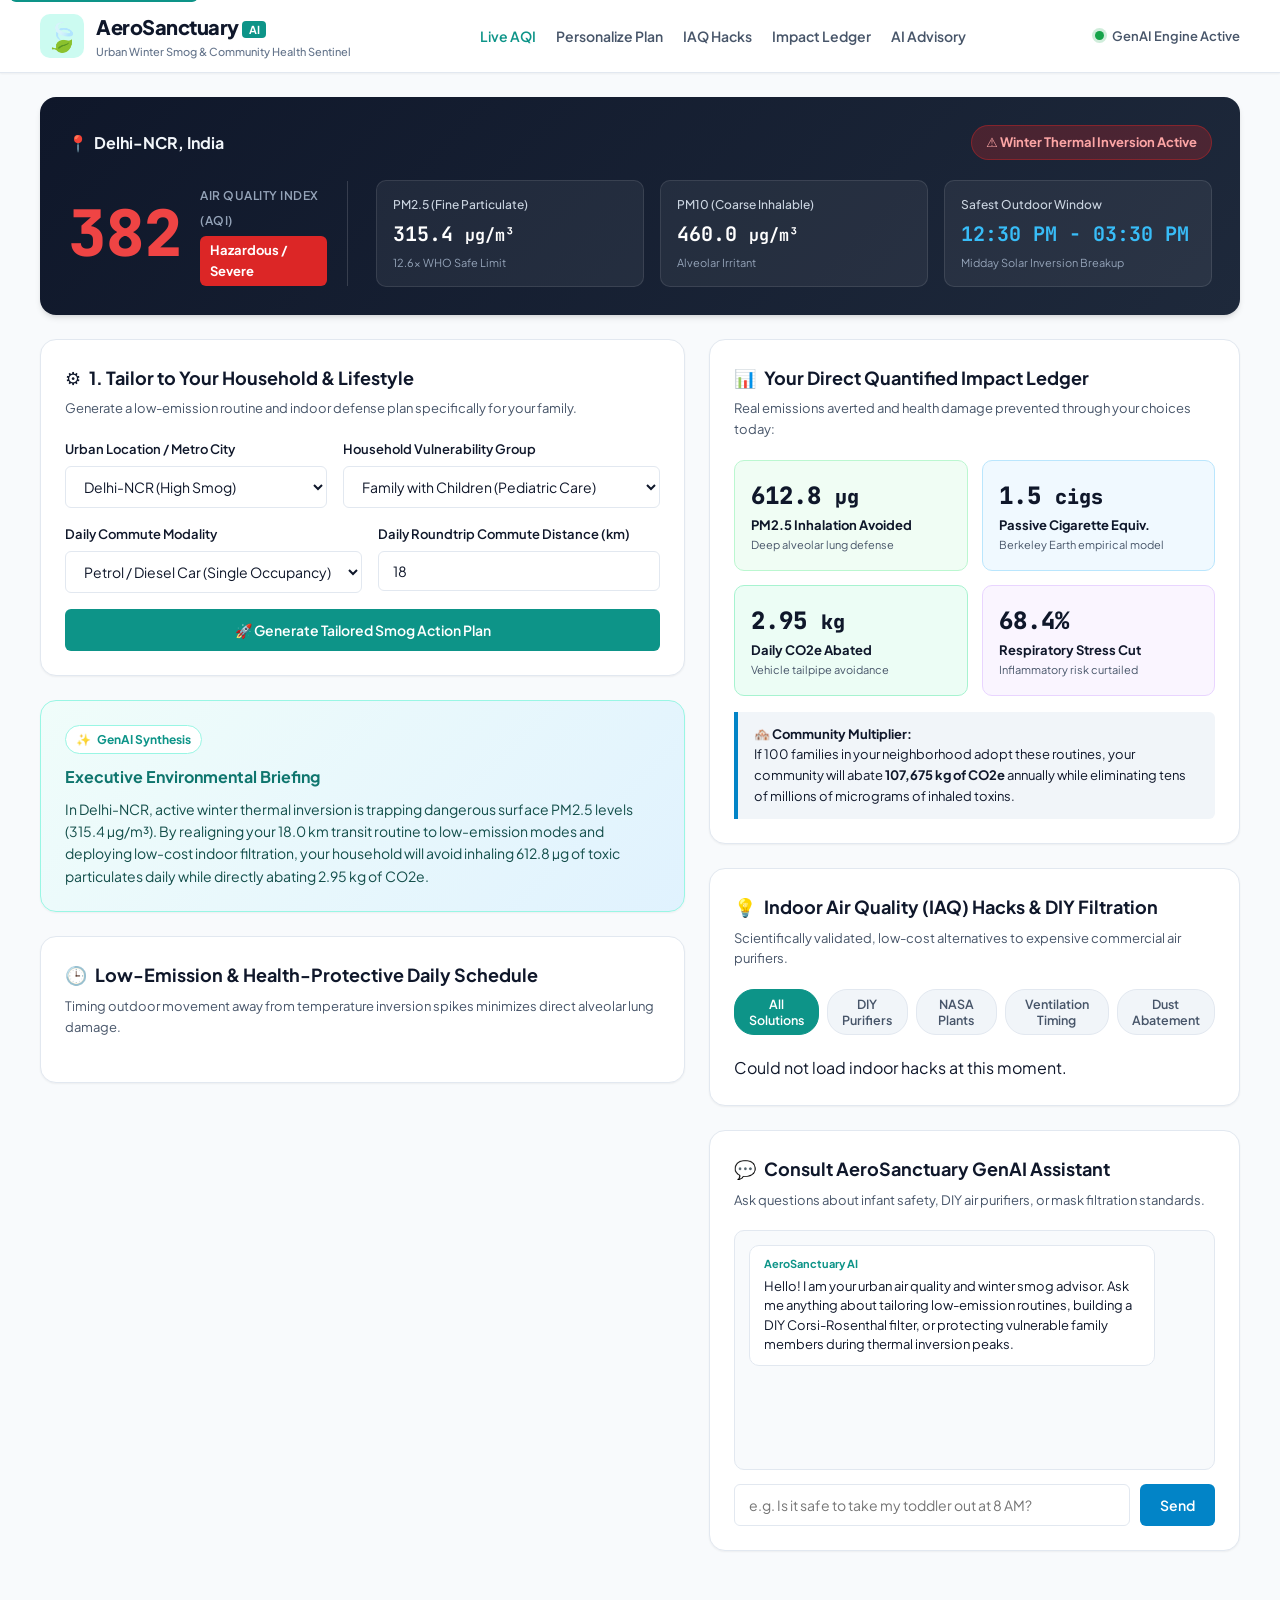
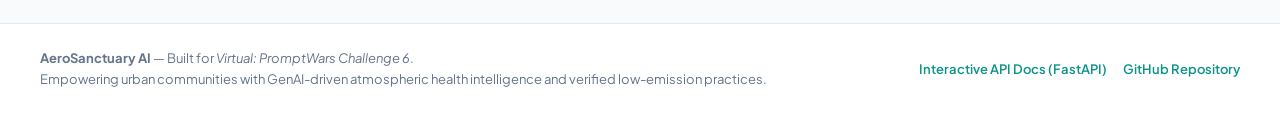
==== index.html @ c8b924b1 "feat: initial commit of AeroSanctuary AI for PromptWars Challenge 6" ====
<!DOCTYPE html>
<html lang="en">
<head>
  <meta charset="UTF-8">
  <meta name="viewport" content="width=device-width, initial-scale=1.0">
  <meta name="description" content="AeroSanctuary AI - GenAI-powered urban air quality, winter smog mitigation, and community health assistant.">
  <meta name="theme-color" content="#0d9488">
  <title>AeroSanctuary AI | Urban Air Quality & Winter Smog Assistant</title>
  <link rel="stylesheet" href="/css/style.css">
  <link rel="preconnect" href="https://fonts.googleapis.com">
  <link rel="preconnect" href="https://fonts.gstatic.com" crossorigin>
  <link href="https://fonts.googleapis.com/css2?family=Plus+Jakarta+Sans:wght@400;500;600;700;800&family=JetBrains+Mono:wght@400;600&display=swap" rel="stylesheet">
</head>
<body>
  <!-- Accessible Skip Link -->
  <a href="#main-content" class="skip-link">Skip to main content</a>

  <!-- Header Navigation -->
  <header class="site-header" role="banner">
    <div class="container header-inner">
      <div class="brand">
        <div class="brand-logo" aria-hidden="true">🍃</div>
        <div class="brand-text">
          <span class="brand-title">AeroSanctuary <span class="badge-ai">AI</span></span>
          <span class="brand-tagline">Urban Winter Smog & Community Health Sentinel</span>
        </div>
      </div>
      <nav class="nav-links" role="navigation" aria-label="Main Navigation">
        <a href="#aqi-monitor" class="nav-link active">Live AQI</a>
        <a href="#profile-config" class="nav-link">Personalize Plan</a>
        <a href="#indoor-hacks" class="nav-link">IAQ Hacks</a>
        <a href="#impact-ledger" class="nav-link">Impact Ledger</a>
        <a href="#ai-consultant" class="nav-link">AI Advisory</a>
      </nav>
      <div class="header-status">
        <span class="status-indicator online" aria-hidden="true"></span>
        <span class="status-text" id="system-status-text">GenAI Engine Active</span>
      </div>
    </div>
  </header>

  <!-- Main Content Landmark -->
  <main id="main-content" class="container main-layout" role="main">

    <!-- Hero / Live Smog Alert Banner -->
    <section id="aqi-monitor" class="hero-section" role="region" aria-labelledby="hero-heading">
      <div class="hero-card">
        <div class="hero-header">
          <div class="location-badge">
            <span class="badge-icon" aria-hidden="true">📍</span>
            <span id="current-city-label">Delhi-NCR, India</span>
          </div>
          <span id="inversion-status-badge" class="inversion-badge active">
            ⚠️ Winter Thermal Inversion Active
          </span>
        </div>

        <div class="aqi-metrics-grid">
          <div class="aqi-display">
            <span class="aqi-number" id="aqi-value" aria-label="Current Air Quality Index 382">382</span>
            <div class="aqi-meta">
              <span class="aqi-label">Air Quality Index (AQI)</span>
              <span class="aqi-severity-tag severe" id="aqi-severity">Hazardous / Severe</span>
            </div>
          </div>

          <div class="pollutants-list">
            <div class="pollutant-item">
              <span class="pol-name">PM2.5 (Fine Particulate)</span>
              <span class="pol-val" id="pm25-val">315.4 <small>µg/m³</small></span>
              <span class="pol-sub">12.6x WHO Safe Limit</span>
            </div>
            <div class="pollutant-item">
              <span class="pol-name">PM10 (Coarse Inhalable)</span>
              <span class="pol-val" id="pm10-val">460.0 <small>µg/m³</small></span>
              <span class="pol-sub">Alveolar Irritant</span>
            </div>
            <div class="pollutant-item">
              <span class="pol-name">Safest Outdoor Window</span>
              <span class="pol-val highlight" id="safe-window-val">12:30 PM - 03:30 PM</span>
              <span class="pol-sub">Midday Solar Inversion Breakup</span>
            </div>
          </div>
        </div>
      </div>
    </section>

    <!-- Two-Column Interactive Workspace -->
    <div class="workspace-grid">

      <!-- Left Column: Profile & Tailored Action Plan -->
      <section class="workspace-column left" role="region" aria-labelledby="plan-heading">
        
        <!-- Profile Configuration Form -->
        <div id="profile-config" class="card config-card">
          <h2 id="plan-heading" class="card-title">
            <span class="title-icon" aria-hidden="true">⚙️</span>
            1. Tailor to Your Household & Lifestyle
          </h2>
          <p class="card-subtitle">Generate a low-emission routine and indoor defense plan specifically for your family.</p>

          <form id="profile-form" aria-label="Household Environmental Profile">
            <div class="form-row">
              <div class="form-group">
                <label for="input-location">Urban Location / Metro City</label>
                <select id="input-location" name="location" class="form-control" required>
                  <option value="Delhi-NCR" selected>Delhi-NCR (High Smog)</option>
                  <option value="Chandigarh">Chandigarh (Moderate/Severe)</option>
                  <option value="Mumbai">Mumbai (Coastal Moderate)</option>
                  <option value="Lahore">Lahore (Severe Winter Inversion)</option>
                  <option value="Beijing">Beijing (Monitored)</option>
                  <option value="New York">New York (Low Baseline)</option>
                  <option value="London">London (Low/Moderate)</option>
                </select>
              </div>

              <div class="form-group">
                <label for="input-household">Household Vulnerability Group</label>
                <select id="input-household" name="household" class="form-control" required>
                  <option value="family_with_kids" selected>Family with Children (Pediatric Care)</option>
                  <option value="elderly_residents">Elderly Members (Cardiopulmonary Risk)</option>
                  <option value="asthma_respiratory_vulnerable">Asthma / Bronchial Vulnerable</option>
                  <option value="individual">Single Working Individual</option>
                  <option value="pet_owners">Pet Owners (Domestic Animals)</option>
                </select>
              </div>
            </div>

            <div class="form-row">
              <div class="form-group">
                <label for="input-commute">Daily Commute Modality</label>
                <select id="input-commute" name="commute" class="form-control" required>
                  <option value="ice_car" selected>Petrol / Diesel Car (Single Occupancy)</option>
                  <option value="motorcycle_scooter">Motorcycle / Petrol Scooter</option>
                  <option value="metro_public_transit">Metro / Electric Bus</option>
                  <option value="electric_vehicle">Electric Car (EV)</option>
                  <option value="shared_carpool">Shared Carpool (3+ Persons)</option>
                  <option value="remote_wfh">Remote / Work From Home</option>
                </select>
              </div>

              <div class="form-group">
                <label for="input-km">Daily Roundtrip Commute Distance (km)</label>
                <input type="number" id="input-km" name="km" class="form-control" value="18" min="0" max="150" step="1" required>
              </div>
            </div>

            <button type="submit" id="btn-generate-plan" class="btn btn-primary" aria-label="Generate AI-Powered Air Quality Plan">
              <span>🚀 Generate Tailored Smog Action Plan</span>
            </button>
          </form>
        </div>

        <!-- AI Executive Summary Output -->
        <article id="ai-summary-card" class="card ai-synthesis-card" role="article" aria-labelledby="synthesis-heading">
          <div class="ai-badge">
            <span class="sparkle-icon" aria-hidden="true">✨</span> GenAI Synthesis
          </div>
          <h3 id="synthesis-heading" class="synthesis-title">Executive Environmental Briefing</h3>
          <p id="ai-summary-text" class="synthesis-body">
            In Delhi-NCR, active winter thermal inversion is trapping dangerous surface PM2.5 levels (315.4 µg/m³). By realigning your 18.0 km transit routine to low-emission modes and deploying low-cost indoor filtration, your household will avoid inhaling 612.8 µg of toxic particulates daily while directly abating 2.95 kg of CO2e.
          </p>
        </article>

        <!-- Chronological Daily Routine Schedule -->
        <div class="card routine-card">
          <h3 class="card-title">
            <span class="title-icon" aria-hidden="true">🕒</span>
            Low-Emission & Health-Protective Daily Schedule
          </h3>
          <p class="card-subtitle">Timing outdoor movement away from temperature inversion spikes minimizes direct alveolar lung damage.</p>
          <div id="routine-list" class="routine-timeline" role="list">
            <!-- Dynamically populated via JS -->
          </div>
        </div>

      </section>

      <!-- Right Column: IAQ Hacks, Impact Ledger & Chat -->
      <section class="workspace-column right" role="region" aria-labelledby="hacks-heading">

        <!-- Direct Impact Ledger Card -->
        <div id="impact-ledger" class="card impact-card" role="region" aria-labelledby="ledger-heading">
          <h3 id="ledger-heading" class="card-title">
            <span class="title-icon" aria-hidden="true">📊</span>
            Your Direct Quantified Impact Ledger
          </h3>
          <p class="card-subtitle">Real emissions averted and health damage prevented through your choices today:</p>

          <div class="impact-metrics-grid">
            <div class="impact-tile green">
              <span class="tile-number" id="metric-pm25-avoided">612.8 <small>µg</small></span>
              <span class="tile-title">PM2.5 Inhalation Avoided</span>
              <span class="tile-note">Deep alveolar lung defense</span>
            </div>

            <div class="impact-tile blue">
              <span class="tile-number" id="metric-cigs-avoided">1.5 <small>cigs</small></span>
              <span class="tile-title">Passive Cigarette Equiv.</span>
              <span class="tile-note">Berkeley Earth empirical model</span>
            </div>

            <div class="impact-tile emerald">
              <span class="tile-number" id="metric-co2-saved">2.95 <small>kg</small></span>
              <span class="tile-title">Daily CO2e Abated</span>
              <span class="tile-note">Vehicle tailpipe avoidance</span>
            </div>

            <div class="impact-tile purple">
              <span class="tile-number" id="metric-stress-reduced">68.4%</span>
              <span class="tile-title">Respiratory Stress Cut</span>
              <span class="tile-note">Inflammatory risk curtailed</span>
            </div>
          </div>

          <div class="community-scaling-box">
            <strong>🏘️ Community Multiplier:</strong>
            <p id="community-scaling-text">If 100 families in your neighborhood adopt these routines, your community will abate <strong>107,675 kg of CO2e</strong> annually while eliminating tens of millions of micrograms of inhaled toxins.</p>
          </div>
        </div>

        <!-- Curated Indoor Air Quality (IAQ) Hacks -->
        <div id="indoor-hacks" class="card hacks-card">
          <h3 id="hacks-heading" class="card-title">
            <span class="title-icon" aria-hidden="true">💡</span>
            Indoor Air Quality (IAQ) Hacks & DIY Filtration
          </h3>
          <p class="card-subtitle">Scientifically validated, low-cost alternatives to expensive commercial air purifiers.</p>

          <div class="hacks-tabs" role="tablist" aria-label="Hack Categories">
            <button role="tab" aria-selected="true" class="hack-tab active" data-cat="all">All Solutions</button>
            <button role="tab" aria-selected="false" class="hack-tab" data-cat="diy_filtration">DIY Purifiers</button>
            <button role="tab" aria-selected="false" class="hack-tab" data-cat="botanical">NASA Plants</button>
            <button role="tab" aria-selected="false" class="hack-tab" data-cat="ventilation_timing">Ventilation Timing</button>
            <button role="tab" aria-selected="false" class="hack-tab" data-cat="source_control">Dust Abatement</button>
          </div>

          <div id="hacks-container" class="hacks-accordion" role="region">
            <!-- Dynamically populated via JS -->
          </div>
        </div>

        <!-- Interactive GenAI Environmental Advisory Chat -->
        <div id="ai-consultant" class="card chat-card" role="region" aria-labelledby="chat-heading">
          <h3 id="chat-heading" class="card-title">
            <span class="title-icon" aria-hidden="true">💬</span>
            Consult AeroSanctuary GenAI Assistant
          </h3>
          <p class="card-subtitle">Ask questions about infant safety, DIY air purifiers, or mask filtration standards.</p>

          <div id="chat-messages" class="chat-thread" role="log" aria-live="polite" aria-label="Chat conversation history">
            <div class="chat-msg assistant">
              <span class="sender-name">AeroSanctuary AI</span>
              <p>Hello! I am your urban air quality and winter smog advisor. Ask me anything about tailoring low-emission routines, building a DIY Corsi-Rosenthal filter, or protecting vulnerable family members during thermal inversion peaks.</p>
            </div>
          </div>

          <form id="chat-form" class="chat-input-bar" aria-label="Send message to AI assistant">
            <label for="chat-input-text" class="sr-only">Type your question</label>
            <input type="text" id="chat-input-text" class="form-control" placeholder="e.g. Is it safe to take my toddler out at 8 AM?" required autocomplete="off">
            <button type="submit" id="btn-send-chat" class="btn btn-secondary" aria-label="Submit message">Send</button>
          </form>
        </div>

      </section>

    </div>
  </main>

  <!-- Accessible Footer -->
  <footer class="site-footer" role="contentinfo">
    <div class="container footer-inner">
      <div class="footer-meta">
        <p><strong>AeroSanctuary AI</strong> — Built for <em>Virtual: PromptWars Challenge 6</em>.</p>
        <p>Empowering urban communities with GenAI-driven atmospheric health intelligence and verified low-emission practices.</p>
      </div>
      <div class="footer-links">
        <a href="/docs" target="_blank" rel="noopener">Interactive API Docs (FastAPI)</a>
        <a href="https://github.com/satanic47" target="_blank" rel="noopener">GitHub Repository</a>
      </div>
    </div>
  </footer>

  <script src="/js/app.js"></script>
</body>
</html>
---- css/style.css ----
/* AeroSanctuary AI - Clean, Accessible, High-Performance Stylesheet */
:root {
  --primary: #0d9488;
  --primary-hover: #0f766e;
  --primary-light: #ccfbf1;
  --secondary: #0284c7;
  --bg-main: #f8fafc;
  --bg-card: #ffffff;
  --text-main: #0f172a;
  --text-muted: #475569;
  --text-light: #64748b;
  --border: #e2e8f0;
  --border-focus: #0d9488;
  --danger: #dc2626;
  --danger-light: #fee2e2;
  --warning: #d97706;
  --warning-light: #fef3c7;
  --success: #16a34a;
  --success-light: #dcfce7;
  --font-sans: 'Plus Jakarta Sans', system-ui, -apple-system, sans-serif;
  --font-mono: 'JetBrains Mono', monospace;
  --shadow-sm: 0 1px 2px 0 rgb(0 0 0 / 0.05);
  --shadow-md: 0 4px 6px -1px rgb(0 0 0 / 0.1), 0 2px 4px -2px rgb(0 0 0 / 0.1);
  --radius-sm: 6px;
  --radius-md: 10px;
  --radius-lg: 16px;
}

/* Base & Accessibility */
* {
  box-sizing: border-box;
  margin: 0;
  padding: 0;
}

body {
  font-family: var(--font-sans);
  background-color: var(--bg-main);
  color: var(--text-main);
  line-height: 1.6;
  -webkit-font-smoothing: antialiased;
}

/* Accessible Skip Link */
.skip-link {
  position: absolute;
  top: -40px;
  left: 10px;
  background: var(--primary);
  color: #ffffff;
  padding: 8px 16px;
  z-index: 1000;
  text-decoration: none;
  font-weight: 600;
  border-radius: var(--radius-sm);
  transition: top 0.2s ease;
}
.skip-link:focus {
  top: 10px;
  outline: 3px solid #000;
}

/* Focus Visibility for Keyboard Nav */
:focus-visible {
  outline: 3px solid var(--border-focus);
  outline-offset: 2px;
}

.sr-only {
  position: absolute;
  width: 1px;
  height: 1px;
  padding: 0;
  margin: -1px;
  overflow: hidden;
  clip: rect(0, 0, 0, 0);
  border: 0;
}

.container {
  max-width: 1240px;
  margin: 0 auto;
  padding: 0 20px;
}

/* Site Header */
.site-header {
  background: #ffffff;
  border-bottom: 1px solid var(--border);
  position: sticky;
  top: 0;
  z-index: 100;
  box-shadow: var(--shadow-sm);
}
.header-inner {
  display: flex;
  align-items: center;
  justify-content: space-between;
  height: 72px;
}
.brand {
  display: flex;
  align-items: center;
  gap: 12px;
}
.brand-logo {
  font-size: 28px;
  background: var(--primary-light);
  width: 44px;
  height: 44px;
  display: flex;
  align-items: center;
  justify-content: center;
  border-radius: var(--radius-md);
}
.brand-title {
  font-size: 20px;
  font-weight: 800;
  color: var(--text-main);
  letter-spacing: -0.5px;
}
.badge-ai {
  background: var(--primary);
  color: #ffffff;
  font-size: 11px;
  padding: 2px 7px;
  border-radius: 4px;
  font-weight: 700;
  vertical-align: middle;
}
.brand-tagline {
  display: block;
  font-size: 11px;
  color: var(--text-light);
  font-weight: 500;
}
.nav-links {
  display: flex;
  gap: 20px;
}
.nav-link {
  text-decoration: none;
  color: var(--text-muted);
  font-size: 14px;
  font-weight: 600;
  transition: color 0.15s ease;
}
.nav-link:hover, .nav-link.active {
  color: var(--primary);
}
.header-status {
  display: flex;
  align-items: center;
  gap: 8px;
  font-size: 13px;
  color: var(--text-muted);
  font-weight: 600;
}
.status-indicator {
  width: 9px;
  height: 9px;
  border-radius: 50%;
}
.status-indicator.online {
  background: var(--success);
  box-shadow: 0 0 0 3px rgba(22, 163, 74, 0.2);
}

/* Hero AQI Section */
.hero-section {
  margin: 24px 0;
}
.hero-card {
  background: linear-gradient(135deg, #0f172a 0%, #1e293b 100%);
  color: #ffffff;
  border-radius: var(--radius-lg);
  padding: 28px;
  box-shadow: var(--shadow-md);
}
.hero-header {
  display: flex;
  justify-content: space-between;
  align-items: center;
  margin-bottom: 20px;
  flex-wrap: wrap;
  gap: 12px;
}
.location-badge {
  display: flex;
  align-items: center;
  gap: 6px;
  font-size: 16px;
  font-weight: 700;
  color: #f1f5f9;
}
.inversion-badge {
  font-size: 13px;
  padding: 6px 14px;
  border-radius: 30px;
  font-weight: 700;
}
.inversion-badge.active {
  background: rgba(220, 38, 38, 0.25);
  color: #fca5a5;
  border: 1px solid rgba(220, 38, 38, 0.4);
}
.aqi-metrics-grid {
  display: grid;
  grid-template-columns: 280px 1fr;
  gap: 28px;
  align-items: center;
}
.aqi-display {
  display: flex;
  align-items: center;
  gap: 18px;
  border-right: 1px solid rgba(255, 255, 255, 0.15);
  padding-right: 20px;
}
.aqi-number {
  font-size: 64px;
  font-weight: 800;
  font-family: var(--font-mono);
  color: #ef4444;
  line-height: 1;
}
.aqi-label {
  font-size: 12px;
  text-transform: uppercase;
  color: #94a3b8;
  font-weight: 600;
  letter-spacing: 0.5px;
}
.aqi-severity-tag {
  display: inline-block;
  font-size: 13px;
  font-weight: 700;
  margin-top: 4px;
  padding: 4px 10px;
  border-radius: 6px;
}
.aqi-severity-tag.severe {
  background: #dc2626;
  color: #ffffff;
}
.pollutants-list {
  display: grid;
  grid-template-columns: repeat(3, 1fr);
  gap: 16px;
}
.pollutant-item {
  background: rgba(255, 255, 255, 0.06);
  padding: 14px 16px;
  border-radius: var(--radius-md);
  border: 1px solid rgba(255, 255, 255, 0.1);
}
.pol-name {
  display: block;
  font-size: 12px;
  color: #cbd5e1;
  font-weight: 500;
  margin-bottom: 4px;
}
.pol-val {
  display: block;
  font-size: 20px;
  font-weight: 700;
  font-family: var(--font-mono);
  color: #ffffff;
}
.pol-val.highlight {
  color: #38bdf8;
}
.pol-sub {
  display: block;
  font-size: 11px;
  color: #94a3b8;
  margin-top: 4px;
}

/* Two Column Workspace Layout */
.workspace-grid {
  display: grid;
  grid-template-columns: 1fr 1fr;
  gap: 24px;
  margin-bottom: 48px;
}
.card {
  background: var(--bg-card);
  border: 1px solid var(--border);
  border-radius: var(--radius-lg);
  padding: 24px;
  box-shadow: var(--shadow-sm);
  margin-bottom: 24px;
}
.card-title {
  font-size: 18px;
  font-weight: 700;
  color: var(--text-main);
  display: flex;
  align-items: center;
  gap: 8px;
  margin-bottom: 6px;
}
.card-subtitle {
  font-size: 13px;
  color: var(--text-muted);
  margin-bottom: 20px;
}

/* Forms & Controls */
.form-row {
  display: grid;
  grid-template-columns: 1fr 1fr;
  gap: 16px;
  margin-bottom: 16px;
}
.form-group {
  display: flex;
  flex-direction: column;
  gap: 6px;
}
label {
  font-size: 13px;
  font-weight: 600;
  color: var(--text-main);
}
.form-control {
  font-family: inherit;
  font-size: 14px;
  padding: 10px 14px;
  border: 1.5px solid var(--border);
  border-radius: var(--radius-sm);
  background: #ffffff;
  color: var(--text-main);
  transition: border-color 0.15s ease;
}
.form-control:focus {
  border-color: var(--border-focus);
}

/* Buttons */
.btn {
  font-family: inherit;
  font-size: 14px;
  font-weight: 600;
  padding: 12px 20px;
  border-radius: var(--radius-sm);
  border: none;
  cursor: pointer;
  transition: all 0.15s ease;
  display: inline-flex;
  align-items: center;
  justify-content: center;
  gap: 8px;
}
.btn-primary {
  background: var(--primary);
  color: #ffffff;
  width: 100%;
}
.btn-primary:hover {
  background: var(--primary-hover);
}
.btn-secondary {
  background: var(--secondary);
  color: #ffffff;
}

/* AI Synthesis Card */
.ai-synthesis-card {
  background: linear-gradient(135deg, #f0fdfa 0%, #e0f2fe 100%);
  border: 1.5px solid #99f6e4;
}
.ai-badge {
  display: inline-flex;
  align-items: center;
  gap: 6px;
  font-size: 12px;
  font-weight: 700;
  color: var(--primary);
  background: #ffffff;
  padding: 4px 10px;
  border-radius: 20px;
  border: 1px solid #99f6e4;
  margin-bottom: 10px;
}
.synthesis-title {
  font-size: 16px;
  font-weight: 700;
  color: #0f766e;
  margin-bottom: 8px;
}
.synthesis-body {
  font-size: 14px;
  color: #134e4a;
  line-height: 1.6;
}

/* Routine Timeline */
.routine-timeline {
  display: flex;
  flex-direction: column;
  gap: 16px;
}
.routine-card-item {
  border-left: 4px solid var(--primary);
  background: #f8fafc;
  padding: 14px 18px;
  border-radius: 0 var(--radius-md) var(--radius-md) 0;
  border-top: 1px solid var(--border);
  border-right: 1px solid var(--border);
  border-bottom: 1px solid var(--border);
}
.routine-card-item .item-time {
  font-size: 12px;
  font-weight: 700;
  text-transform: uppercase;
  color: var(--primary);
}
.routine-card-item .item-act {
  font-size: 15px;
  font-weight: 700;
  margin: 4px 0;
}
.routine-card-item .item-rec {
  font-size: 13.5px;
  color: #1e293b;
  margin-bottom: 8px;
}
.routine-metrics {
  display: flex;
  gap: 12px;
  font-size: 12px;
  font-weight: 600;
}
.routine-badge-green {
  background: var(--success-light);
  color: var(--success);
  padding: 2px 8px;
  border-radius: 4px;
}

/* Impact Metrics Grid */
.impact-metrics-grid {
  display: grid;
  grid-template-columns: 1fr 1fr;
  gap: 14px;
  margin-bottom: 16px;
}
.impact-tile {
  padding: 16px;
  border-radius: var(--radius-md);
  border: 1px solid var(--border);
}
.impact-tile.green { background: #f0fdf4; border-color: #bbf7d0; }
.impact-tile.blue { background: #f0f9ff; border-color: #bae6fd; }
.impact-tile.emerald { background: #ecfdf5; border-color: #a7f3d0; }
.impact-tile.purple { background: #faf5ff; border-color: #e9d5ff; }
.tile-number {
  display: block;
  font-size: 24px;
  font-weight: 800;
  font-family: var(--font-mono);
  color: var(--text-main);
}
.tile-title {
  display: block;
  font-size: 13px;
  font-weight: 700;
  color: var(--text-main);
}
.tile-note {
  display: block;
  font-size: 11px;
  color: var(--text-muted);
}
.community-scaling-box {
  background: #f1f5f9;
  border-left: 4px solid var(--secondary);
  padding: 12px 16px;
  border-radius: 0 var(--radius-sm) var(--radius-sm) 0;
  font-size: 13px;
}

/* IAQ Hacks Accordion & Tabs */
.hacks-tabs {
  display: flex;
  gap: 8px;
  margin-bottom: 16px;
  overflow-x: auto;
  padding-bottom: 4px;
}
.hack-tab {
  font-family: inherit;
  font-size: 12.5px;
  font-weight: 600;
  background: #f1f5f9;
  border: 1px solid var(--border);
  padding: 6px 14px;
  border-radius: 20px;
  cursor: pointer;
  color: var(--text-muted);
}
.hack-tab.active {
  background: var(--primary);
  color: #ffffff;
  border-color: var(--primary);
}
.hack-accordion-item {
  border: 1px solid var(--border);
  border-radius: var(--radius-md);
  margin-bottom: 12px;
  overflow: hidden;
}
.hack-header-btn {
  width: 100%;
  text-align: left;
  background: #f8fafc;
  border: none;
  padding: 14px 18px;
  font-size: 14px;
  font-weight: 700;
  cursor: pointer;
  display: flex;
  justify-content: space-between;
  align-items: center;
}
.hack-body {
  padding: 16px 18px;
  background: #ffffff;
  border-top: 1px solid var(--border);
  font-size: 13px;
}
.hack-body ul {
  padding-left: 20px;
  margin: 8px 0;
}
.hack-cost-badge {
  background: #e2e8f0;
  padding: 2px 8px;
  border-radius: 4px;
  font-size: 11px;
  font-weight: 700;
}

/* Chat Thread */
.chat-thread {
  height: 240px;
  overflow-y: auto;
  border: 1px solid var(--border);
  border-radius: var(--radius-md);
  padding: 14px;
  background: #f8fafc;
  display: flex;
  flex-direction: column;
  gap: 12px;
  margin-bottom: 14px;
}
.chat-msg {
  padding: 10px 14px;
  border-radius: var(--radius-md);
  max-width: 90%;
  font-size: 13px;
  line-height: 1.5;
}
.chat-msg.assistant {
  background: #ffffff;
  border: 1px solid var(--border);
  align-self: flex-start;
}
.chat-msg.user {
  background: var(--primary);
  color: #ffffff;
  align-self: flex-end;
}
.chat-msg .sender-name {
  font-size: 11px;
  font-weight: 700;
  color: var(--primary);
  display: block;
  margin-bottom: 4px;
}
.chat-input-bar {
  display: flex;
  gap: 10px;
}
.chat-input-bar input {
  flex: 1;
}

/* Footer */
.site-footer {
  background: #ffffff;
  border-top: 1px solid var(--border);
  padding: 24px 0;
  margin-top: auto;
  font-size: 13px;
  color: var(--text-light);
}
.footer-inner {
  display: flex;
  justify-content: space-between;
  align-items: center;
  flex-wrap: wrap;
  gap: 16px;
}
.footer-links {
  display: flex;
  gap: 16px;
}
.footer-links a {
  color: var(--primary);
  text-decoration: none;
  font-weight: 600;
}

/* Responsive adjustments */
@media (max-width: 900px) {
  .workspace-grid {
    grid-template-columns: 1fr;
  }
  .aqi-metrics-grid {
    grid-template-columns: 1fr;
  }
  .pollutants-list {
    grid-template-columns: 1fr;
  }
  .form-row {
    grid-template-columns: 1fr;
  }
  .header-inner {
    flex-direction: column;
    height: auto;
    padding: 14px 0;
    gap: 12px;
  }
}
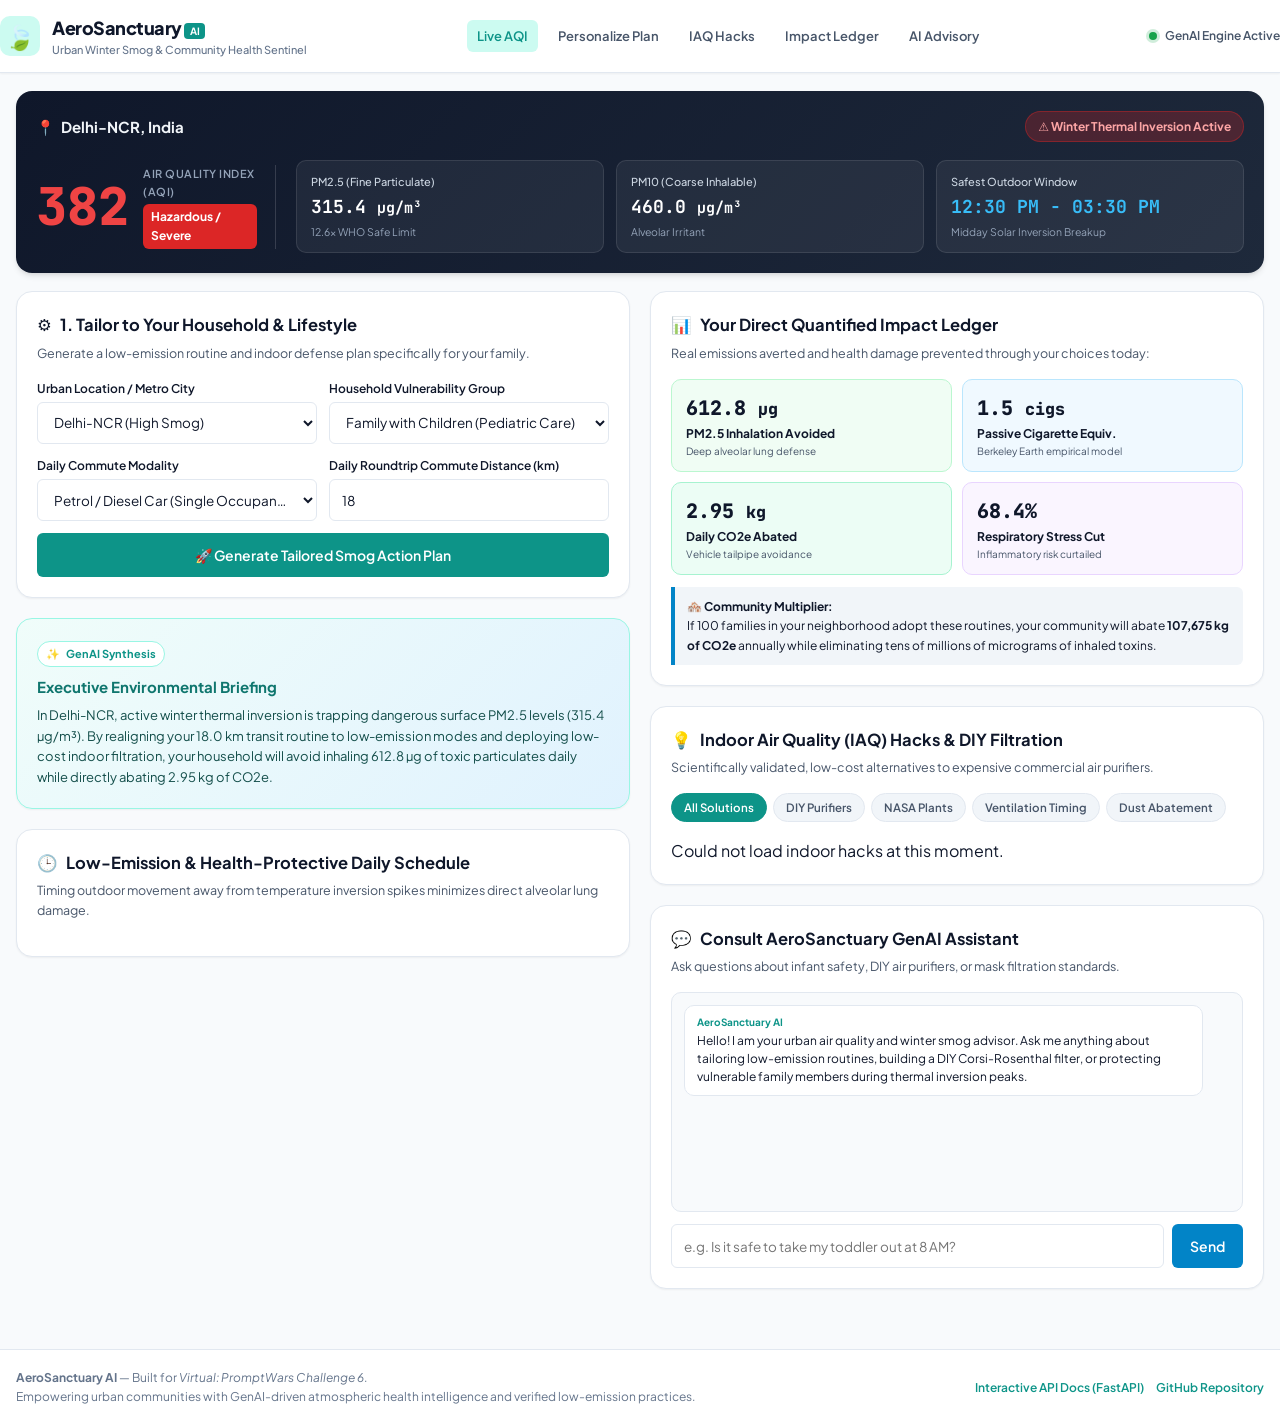
==== commit 9d222141: "fix(ui): enforce strict single-column mobile flex layout with zero horizontal overflow" ====
--- a/index.html
+++ b/index.html
@@ -2,11 +2,11 @@
 <html lang="en">
 <head>
   <meta charset="UTF-8">
-  <meta name="viewport" content="width=device-width, initial-scale=1.0">
+  <meta name="viewport" content="width=device-width, initial-scale=1.0, maximum-scale=5.0">
   <meta name="description" content="AeroSanctuary AI - GenAI-powered urban air quality, winter smog mitigation, and community health assistant.">
   <meta name="theme-color" content="#0d9488">
   <title>AeroSanctuary AI | Urban Air Quality & Winter Smog Assistant</title>
-  <link rel="stylesheet" href="/css/style.css">
+  <link rel="stylesheet" href="/css/style.css?v=2.1">
   <link rel="preconnect" href="https://fonts.googleapis.com">
   <link rel="preconnect" href="https://fonts.gstatic.com" crossorigin>
   <link href="https://fonts.googleapis.com/css2?family=Plus+Jakarta+Sans:wght@400;500;600;700;800&family=JetBrains+Mono:wght@400;600&display=swap" rel="stylesheet">
--- a/css/style.css
+++ b/css/style.css
@@ -1,4 +1,4 @@
-/* AeroSanctuary AI - Clean, Accessible, High-Performance Stylesheet */
+/* AeroSanctuary AI - Fully Responsive (Mobile 320px to 4K Ultrawide) & Accessible Stylesheet */
 :root {
   --primary: #0d9488;
   --primary-hover: #0f766e;
@@ -26,11 +26,20 @@
   --radius-lg: 16px;
 }
 
-/* Base & Accessibility */
-* {
+/* Universal Box Sizing & Overflow Protection */
+*, *::before, *::after {
   box-sizing: border-box;
   margin: 0;
   padding: 0;
+  max-width: 100%;
+}
+
+html {
+  font-size: 16px;
+  scroll-behavior: smooth;
+  width: 100%;
+  max-width: 100vw;
+  overflow-x: hidden;
 }
 
 body {
@@ -39,31 +48,37 @@
   color: var(--text-main);
   line-height: 1.6;
   -webkit-font-smoothing: antialiased;
+  min-height: 100vh;
+  display: flex;
+  flex-direction: column;
+  width: 100%;
+  max-width: 100vw;
+  overflow-x: hidden;
 }
 
 /* Accessible Skip Link */
 .skip-link {
   position: absolute;
-  top: -40px;
+  top: -60px;
   left: 10px;
   background: var(--primary);
   color: #ffffff;
-  padding: 8px 16px;
+  padding: 10px 18px;
   z-index: 1000;
   text-decoration: none;
-  font-weight: 600;
+  font-weight: 700;
   border-radius: var(--radius-sm);
   transition: top 0.2s ease;
 }
 .skip-link:focus {
-  top: 10px;
+  top: 12px;
   outline: 3px solid #000;
 }
 
-/* Focus Visibility for Keyboard Nav */
+/* Focus Visibility for WCAG 2.1 AA Keyboard Navigation */
 :focus-visible {
   outline: 3px solid var(--border-focus);
-  outline-offset: 2px;
+  outline-offset: 3px;
 }
 
 .sr-only {
@@ -78,9 +93,10 @@
 }
 
 .container {
-  max-width: 1240px;
+  width: 100%;
+  max-width: 1280px;
   margin: 0 auto;
-  padding: 0 20px;
+  padding: 0 16px;
 }
 
 /* Site Header */
@@ -91,39 +107,52 @@
   top: 0;
   z-index: 100;
   box-shadow: var(--shadow-sm);
+  width: 100%;
 }
 .header-inner {
   display: flex;
   align-items: center;
   justify-content: space-between;
-  height: 72px;
+  min-height: 72px;
+  padding: 10px 0;
+  flex-wrap: wrap;
+  gap: 12px;
+  width: 100%;
 }
 .brand {
   display: flex;
   align-items: center;
   gap: 12px;
+  min-width: 0;
+  max-width: 100%;
 }
 .brand-logo {
-  font-size: 28px;
+  font-size: 24px;
   background: var(--primary-light);
-  width: 44px;
-  height: 44px;
+  width: 40px;
+  height: 40px;
   display: flex;
   align-items: center;
   justify-content: center;
   border-radius: var(--radius-md);
+  flex-shrink: 0;
+}
+.brand-text {
+  min-width: 0;
+  flex: 1;
 }
 .brand-title {
-  font-size: 20px;
+  font-size: 18px;
   font-weight: 800;
   color: var(--text-main);
   letter-spacing: -0.5px;
+  word-break: break-word;
 }
 .badge-ai {
   background: var(--primary);
   color: #ffffff;
-  font-size: 11px;
-  padding: 2px 7px;
+  font-size: 10px;
+  padding: 2px 6px;
   border-radius: 4px;
   font-weight: 700;
   vertical-align: middle;
@@ -133,33 +162,42 @@
   font-size: 11px;
   color: var(--text-light);
   font-weight: 500;
+  line-height: 1.3;
+  word-break: break-word;
 }
 .nav-links {
   display: flex;
-  gap: 20px;
+  gap: 10px;
+  flex-wrap: wrap;
 }
 .nav-link {
   text-decoration: none;
   color: var(--text-muted);
-  font-size: 14px;
+  font-size: 13px;
   font-weight: 600;
-  transition: color 0.15s ease;
+  padding: 6px 10px;
+  border-radius: var(--radius-sm);
+  transition: all 0.15s ease;
+  white-space: nowrap;
 }
 .nav-link:hover, .nav-link.active {
   color: var(--primary);
+  background: var(--primary-light);
 }
 .header-status {
   display: flex;
   align-items: center;
   gap: 8px;
-  font-size: 13px;
+  font-size: 12px;
   color: var(--text-muted);
   font-weight: 600;
+  white-space: nowrap;
 }
 .status-indicator {
-  width: 9px;
-  height: 9px;
+  width: 8px;
+  height: 8px;
   border-radius: 50%;
+  flex-shrink: 0;
 }
 .status-indicator.online {
   background: var(--success);
@@ -168,36 +206,39 @@
 
 /* Hero AQI Section */
 .hero-section {
-  margin: 24px 0;
+  margin: 18px 0;
+  width: 100%;
 }
 .hero-card {
   background: linear-gradient(135deg, #0f172a 0%, #1e293b 100%);
   color: #ffffff;
   border-radius: var(--radius-lg);
-  padding: 28px;
+  padding: 20px;
   box-shadow: var(--shadow-md);
+  width: 100%;
 }
 .hero-header {
   display: flex;
   justify-content: space-between;
   align-items: center;
-  margin-bottom: 20px;
+  margin-bottom: 18px;
   flex-wrap: wrap;
-  gap: 12px;
+  gap: 10px;
 }
 .location-badge {
   display: flex;
   align-items: center;
   gap: 6px;
-  font-size: 16px;
+  font-size: 15px;
   font-weight: 700;
   color: #f1f5f9;
 }
 .inversion-badge {
-  font-size: 13px;
-  padding: 6px 14px;
+  font-size: 12px;
+  padding: 5px 12px;
   border-radius: 30px;
   font-weight: 700;
+  display: inline-block;
 }
 .inversion-badge.active {
   background: rgba(220, 38, 38, 0.25);
@@ -206,26 +247,30 @@
 }
 .aqi-metrics-grid {
   display: grid;
-  grid-template-columns: 280px 1fr;
-  gap: 28px;
-  align-items: center;
+  grid-template-columns: 240px 1fr;
+  gap: 20px;
+  align-items: center;
+  width: 100%;
 }
 .aqi-display {
   display: flex;
   align-items: center;
-  gap: 18px;
+  gap: 14px;
   border-right: 1px solid rgba(255, 255, 255, 0.15);
-  padding-right: 20px;
+  padding-right: 18px;
+  min-width: 0;
 }
 .aqi-number {
-  font-size: 64px;
+  font-size: 52px;
   font-weight: 800;
   font-family: var(--font-mono);
   color: #ef4444;
   line-height: 1;
+  flex-shrink: 0;
 }
 .aqi-label {
-  font-size: 12px;
+  display: block;
+  font-size: 11px;
   text-transform: uppercase;
   color: #94a3b8;
   font-weight: 600;
@@ -233,10 +278,10 @@
 }
 .aqi-severity-tag {
   display: inline-block;
-  font-size: 13px;
+  font-size: 12px;
   font-weight: 700;
   margin-top: 4px;
-  padding: 4px 10px;
+  padding: 3px 8px;
   border-radius: 6px;
 }
 .aqi-severity-tag.severe {
@@ -246,24 +291,29 @@
 .pollutants-list {
   display: grid;
   grid-template-columns: repeat(3, 1fr);
-  gap: 16px;
+  gap: 12px;
+  width: 100%;
 }
 .pollutant-item {
   background: rgba(255, 255, 255, 0.06);
-  padding: 14px 16px;
+  padding: 12px 14px;
   border-radius: var(--radius-md);
   border: 1px solid rgba(255, 255, 255, 0.1);
+  min-width: 0;
 }
 .pol-name {
   display: block;
-  font-size: 12px;
+  font-size: 11px;
   color: #cbd5e1;
   font-weight: 500;
-  margin-bottom: 4px;
+  margin-bottom: 2px;
+  white-space: nowrap;
+  overflow: hidden;
+  text-overflow: ellipsis;
 }
 .pol-val {
   display: block;
-  font-size: 20px;
+  font-size: 18px;
   font-weight: 700;
   font-family: var(--font-mono);
   color: #ffffff;
@@ -273,78 +323,104 @@
 }
 .pol-sub {
   display: block;
-  font-size: 11px;
+  font-size: 10.5px;
   color: #94a3b8;
-  margin-top: 4px;
+  margin-top: 2px;
+  white-space: nowrap;
+  overflow: hidden;
+  text-overflow: ellipsis;
 }
 
 /* Two Column Workspace Layout */
 .workspace-grid {
   display: grid;
   grid-template-columns: 1fr 1fr;
-  gap: 24px;
-  margin-bottom: 48px;
+  gap: 20px;
+  margin-bottom: 40px;
+  width: 100%;
+}
+.workspace-column {
+  min-width: 0;
+  width: 100%;
 }
 .card {
   background: var(--bg-card);
   border: 1px solid var(--border);
   border-radius: var(--radius-lg);
-  padding: 24px;
+  padding: 20px;
   box-shadow: var(--shadow-sm);
-  margin-bottom: 24px;
+  margin-bottom: 20px;
+  width: 100%;
+  min-width: 0;
 }
 .card-title {
-  font-size: 18px;
+  font-size: 16.5px;
   font-weight: 700;
   color: var(--text-main);
   display: flex;
   align-items: center;
   gap: 8px;
-  margin-bottom: 6px;
+  margin-bottom: 4px;
+  word-break: break-word;
 }
 .card-subtitle {
-  font-size: 13px;
+  font-size: 12.5px;
   color: var(--text-muted);
-  margin-bottom: 20px;
+  margin-bottom: 16px;
 }
 
 /* Forms & Controls */
 .form-row {
   display: grid;
   grid-template-columns: 1fr 1fr;
-  gap: 16px;
-  margin-bottom: 16px;
+  gap: 12px;
+  margin-bottom: 12px;
+  width: 100%;
 }
 .form-group {
   display: flex;
   flex-direction: column;
-  gap: 6px;
+  gap: 4px;
+  min-width: 0;
+  width: 100%;
 }
 label {
-  font-size: 13px;
+  font-size: 12px;
   font-weight: 600;
   color: var(--text-main);
 }
 .form-control {
   font-family: inherit;
-  font-size: 14px;
-  padding: 10px 14px;
+  font-size: 13.5px;
+  padding: 9px 12px;
   border: 1.5px solid var(--border);
   border-radius: var(--radius-sm);
   background: #ffffff;
   color: var(--text-main);
+  min-height: 42px;
   transition: border-color 0.15s ease;
+  width: 100% !important;
+  max-width: 100% !important;
+  min-width: 0 !important;
+  box-sizing: border-box !important;
+}
+select.form-control {
+  text-overflow: ellipsis;
+  overflow: hidden;
+  white-space: nowrap;
+  max-width: 100% !important;
 }
 .form-control:focus {
   border-color: var(--border-focus);
 }
 
-/* Buttons */
+/* Buttons (Minimum 44px Touch Targets for Accessibility) */
 .btn {
   font-family: inherit;
   font-size: 14px;
   font-weight: 600;
-  padding: 12px 20px;
+  padding: 12px 18px;
+  min-height: 44px;
   border-radius: var(--radius-sm);
   border: none;
   cursor: pointer;
@@ -353,11 +429,14 @@
   align-items: center;
   justify-content: center;
   gap: 8px;
+  width: 100%;
+  max-width: 100%;
+  white-space: normal;
+  word-break: break-word;
 }
 .btn-primary {
   background: var(--primary);
   color: #ffffff;
-  width: 100%;
 }
 .btn-primary:hover {
   background: var(--primary-hover);
@@ -365,6 +444,8 @@
 .btn-secondary {
   background: var(--secondary);
   color: #ffffff;
+  width: auto;
+  flex-shrink: 0;
 }
 
 /* AI Synthesis Card */
@@ -376,23 +457,23 @@
   display: inline-flex;
   align-items: center;
   gap: 6px;
-  font-size: 12px;
+  font-size: 11px;
   font-weight: 700;
   color: var(--primary);
   background: #ffffff;
-  padding: 4px 10px;
+  padding: 3px 8px;
   border-radius: 20px;
   border: 1px solid #99f6e4;
-  margin-bottom: 10px;
+  margin-bottom: 8px;
 }
 .synthesis-title {
-  font-size: 16px;
+  font-size: 15px;
   font-weight: 700;
   color: #0f766e;
-  margin-bottom: 8px;
+  margin-bottom: 6px;
 }
 .synthesis-body {
-  font-size: 14px;
+  font-size: 13px;
   color: #134e4a;
   line-height: 1.6;
 }
@@ -401,43 +482,48 @@
 .routine-timeline {
   display: flex;
   flex-direction: column;
-  gap: 16px;
+  gap: 12px;
+  width: 100%;
 }
 .routine-card-item {
   border-left: 4px solid var(--primary);
   background: #f8fafc;
-  padding: 14px 18px;
+  padding: 12px 14px;
   border-radius: 0 var(--radius-md) var(--radius-md) 0;
   border-top: 1px solid var(--border);
   border-right: 1px solid var(--border);
   border-bottom: 1px solid var(--border);
+  width: 100%;
+  min-width: 0;
 }
 .routine-card-item .item-time {
-  font-size: 12px;
+  font-size: 11px;
   font-weight: 700;
   text-transform: uppercase;
   color: var(--primary);
 }
 .routine-card-item .item-act {
-  font-size: 15px;
-  font-weight: 700;
-  margin: 4px 0;
+  font-size: 14px;
+  font-weight: 700;
+  margin: 3px 0;
+  word-break: break-word;
 }
 .routine-card-item .item-rec {
-  font-size: 13.5px;
+  font-size: 12.5px;
   color: #1e293b;
-  margin-bottom: 8px;
+  margin-bottom: 6px;
 }
 .routine-metrics {
   display: flex;
-  gap: 12px;
-  font-size: 12px;
+  gap: 8px;
+  font-size: 11px;
   font-weight: 600;
+  flex-wrap: wrap;
 }
 .routine-badge-green {
   background: var(--success-light);
   color: var(--success);
-  padding: 2px 8px;
+  padding: 2px 7px;
   border-radius: 4px;
 }
 
@@ -445,13 +531,15 @@
 .impact-metrics-grid {
   display: grid;
   grid-template-columns: 1fr 1fr;
-  gap: 14px;
-  margin-bottom: 16px;
+  gap: 10px;
+  margin-bottom: 12px;
+  width: 100%;
 }
 .impact-tile {
-  padding: 16px;
+  padding: 12px 14px;
   border-radius: var(--radius-md);
   border: 1px solid var(--border);
+  min-width: 0;
 }
 .impact-tile.green { background: #f0fdf4; border-color: #bbf7d0; }
 .impact-tile.blue { background: #f0f9ff; border-color: #bae6fd; }
@@ -459,48 +547,56 @@
 .impact-tile.purple { background: #faf5ff; border-color: #e9d5ff; }
 .tile-number {
   display: block;
-  font-size: 24px;
+  font-size: 20px;
   font-weight: 800;
   font-family: var(--font-mono);
   color: var(--text-main);
 }
 .tile-title {
   display: block;
-  font-size: 13px;
+  font-size: 12px;
   font-weight: 700;
   color: var(--text-main);
+  white-space: nowrap;
+  overflow: hidden;
+  text-overflow: ellipsis;
 }
 .tile-note {
   display: block;
-  font-size: 11px;
+  font-size: 10px;
   color: var(--text-muted);
 }
 .community-scaling-box {
   background: #f1f5f9;
   border-left: 4px solid var(--secondary);
-  padding: 12px 16px;
+  padding: 10px 12px;
   border-radius: 0 var(--radius-sm) var(--radius-sm) 0;
-  font-size: 13px;
+  font-size: 12px;
+  width: 100%;
 }
 
 /* IAQ Hacks Accordion & Tabs */
 .hacks-tabs {
   display: flex;
-  gap: 8px;
-  margin-bottom: 16px;
+  gap: 6px;
+  margin-bottom: 12px;
   overflow-x: auto;
   padding-bottom: 4px;
+  width: 100%;
+  -webkit-overflow-scrolling: touch;
 }
 .hack-tab {
   font-family: inherit;
-  font-size: 12.5px;
+  font-size: 11.5px;
   font-weight: 600;
   background: #f1f5f9;
   border: 1px solid var(--border);
-  padding: 6px 14px;
+  padding: 6px 12px;
   border-radius: 20px;
   cursor: pointer;
   color: var(--text-muted);
+  white-space: nowrap;
+  flex-shrink: 0;
 }
 .hack-tab.active {
   background: var(--primary);
@@ -510,59 +606,65 @@
 .hack-accordion-item {
   border: 1px solid var(--border);
   border-radius: var(--radius-md);
-  margin-bottom: 12px;
+  margin-bottom: 10px;
   overflow: hidden;
+  width: 100%;
 }
 .hack-header-btn {
   width: 100%;
   text-align: left;
   background: #f8fafc;
   border: none;
-  padding: 14px 18px;
-  font-size: 14px;
+  padding: 12px 14px;
+  font-size: 13px;
   font-weight: 700;
   cursor: pointer;
   display: flex;
   justify-content: space-between;
   align-items: center;
+  gap: 8px;
 }
 .hack-body {
-  padding: 16px 18px;
+  padding: 12px 14px;
   background: #ffffff;
   border-top: 1px solid var(--border);
-  font-size: 13px;
-}
-.hack-body ul {
-  padding-left: 20px;
-  margin: 8px 0;
+  font-size: 12px;
+  word-break: break-word;
+}
+.hack-body ul, .hack-body ol {
+  padding-left: 18px;
+  margin: 6px 0;
 }
 .hack-cost-badge {
   background: #e2e8f0;
-  padding: 2px 8px;
+  padding: 2px 6px;
   border-radius: 4px;
-  font-size: 11px;
-  font-weight: 700;
+  font-size: 10px;
+  font-weight: 700;
+  white-space: nowrap;
 }
 
 /* Chat Thread */
 .chat-thread {
-  height: 240px;
+  height: 220px;
   overflow-y: auto;
   border: 1px solid var(--border);
   border-radius: var(--radius-md);
-  padding: 14px;
+  padding: 12px;
   background: #f8fafc;
   display: flex;
   flex-direction: column;
-  gap: 12px;
-  margin-bottom: 14px;
+  gap: 10px;
+  margin-bottom: 12px;
+  width: 100%;
 }
 .chat-msg {
-  padding: 10px 14px;
+  padding: 9px 12px;
   border-radius: var(--radius-md);
-  max-width: 90%;
-  font-size: 13px;
+  max-width: 95%;
+  font-size: 12px;
   line-height: 1.5;
+  word-break: break-word;
 }
 .chat-msg.assistant {
   background: #ffffff;
@@ -575,39 +677,43 @@
   align-self: flex-end;
 }
 .chat-msg .sender-name {
-  font-size: 11px;
+  font-size: 10px;
   font-weight: 700;
   color: var(--primary);
   display: block;
-  margin-bottom: 4px;
+  margin-bottom: 2px;
 }
 .chat-input-bar {
   display: flex;
-  gap: 10px;
+  gap: 8px;
+  width: 100%;
 }
 .chat-input-bar input {
   flex: 1;
+  min-width: 0;
 }
 
 /* Footer */
 .site-footer {
   background: #ffffff;
   border-top: 1px solid var(--border);
-  padding: 24px 0;
+  padding: 18px 0;
   margin-top: auto;
-  font-size: 13px;
+  font-size: 12px;
   color: var(--text-light);
+  width: 100%;
 }
 .footer-inner {
   display: flex;
   justify-content: space-between;
   align-items: center;
   flex-wrap: wrap;
-  gap: 16px;
+  gap: 12px;
+  width: 100%;
 }
 .footer-links {
   display: flex;
-  gap: 16px;
+  gap: 12px;
 }
 .footer-links a {
   color: var(--primary);
@@ -615,24 +721,243 @@
   font-weight: 600;
 }
 
-/* Responsive adjustments */
-@media (max-width: 900px) {
+/* ========================================================================= */
+/* Responsive Breakpoints (Mobile, Tablet, Desktop, Ultrawide)               */
+/* ========================================================================= */
+
+/* Tablets & Small Laptops (max-width: 1024px) */
+@media (max-width: 1024px) {
   .workspace-grid {
-    grid-template-columns: 1fr;
+    display: flex !important;
+    flex-direction: column !important;
+    gap: 16px;
+    width: 100% !important;
+    max-width: 100% !important;
+  }
+  .workspace-column {
+    width: 100% !important;
+    max-width: 100% !important;
+    min-width: 0 !important;
   }
   .aqi-metrics-grid {
-    grid-template-columns: 1fr;
-  }
-  .pollutants-list {
-    grid-template-columns: 1fr;
-  }
-  .form-row {
-    grid-template-columns: 1fr;
+    grid-template-columns: 200px 1fr;
+    gap: 16px;
+  }
+}
+
+/* Mobile Screens (max-width: 768px) */
+@media (max-width: 768px) {
+  html, body {
+    width: 100% !important;
+    max-width: 100vw !important;
+    overflow-x: hidden !important;
+  }
+  .container {
+    padding: 0 12px !important;
+    width: 100% !important;
+    max-width: 100% !important;
+    box-sizing: border-box !important;
+  }
+  .site-header {
+    width: 100% !important;
+    max-width: 100vw !important;
   }
   .header-inner {
     flex-direction: column;
-    height: auto;
-    padding: 14px 0;
-    gap: 12px;
-  }
-}
+    align-items: stretch;
+    padding: 10px 0;
+    gap: 10px;
+    width: 100% !important;
+  }
+  .brand {
+    justify-content: flex-start;
+    width: 100%;
+  }
+  .brand-title {
+    font-size: 17px;
+  }
+  .brand-tagline {
+    font-size: 10.5px;
+    white-space: normal;
+  }
+  .nav-links {
+    width: 100%;
+    max-width: 100%;
+    flex-wrap: nowrap;
+    overflow-x: auto;
+    -webkit-overflow-scrolling: touch;
+    padding-bottom: 4px;
+    gap: 6px;
+  }
+  .nav-link {
+    font-size: 12px;
+    padding: 5px 8px;
+    flex-shrink: 0;
+  }
+  .header-status {
+    display: none; /* Hide status text on small mobile headers to save space */
+  }
+  .hero-section {
+    width: 100% !important;
+    max-width: 100% !important;
+    margin: 14px 0;
+  }
+  .hero-card {
+    padding: 16px;
+    width: 100% !important;
+    max-width: 100% !important;
+    box-sizing: border-box !important;
+  }
+  .hero-header {
+    flex-direction: column;
+    align-items: flex-start;
+    gap: 8px;
+    width: 100%;
+  }
+  .aqi-metrics-grid {
+    display: flex !important;
+    flex-direction: column !important;
+    gap: 14px;
+    width: 100% !important;
+    max-width: 100% !important;
+  }
+  .aqi-display {
+    border-right: none;
+    border-bottom: 1px solid rgba(255, 255, 255, 0.15);
+    padding-right: 0;
+    padding-bottom: 14px;
+    width: 100% !important;
+  }
+  .pollutants-list {
+    display: flex !important;
+    flex-direction: column !important;
+    gap: 8px;
+    width: 100% !important;
+    max-width: 100% !important;
+  }
+  .pollutant-item {
+    width: 100% !important;
+    max-width: 100% !important;
+    box-sizing: border-box !important;
+  }
+  .workspace-grid {
+    display: flex !important;
+    flex-direction: column !important;
+    gap: 14px;
+    width: 100% !important;
+    max-width: 100% !important;
+  }
+  .workspace-column {
+    width: 100% !important;
+    max-width: 100% !important;
+    min-width: 0 !important;
+  }
+  .card {
+    width: 100% !important;
+    max-width: 100% !important;
+    box-sizing: border-box !important;
+    padding: 16px;
+    margin-bottom: 14px;
+  }
+  .form-row {
+    display: flex !important;
+    flex-direction: column !important;
+    gap: 10px;
+    width: 100% !important;
+    max-width: 100% !important;
+  }
+  .form-group {
+    width: 100% !important;
+    max-width: 100% !important;
+    min-width: 0 !important;
+  }
+  .impact-metrics-grid {
+    display: flex !important;
+    flex-direction: column !important;
+    gap: 8px;
+    width: 100% !important;
+    max-width: 100% !important;
+  }
+  .impact-tile {
+    width: 100% !important;
+    max-width: 100% !important;
+    box-sizing: border-box !important;
+  }
+  .hacks-tabs {
+    width: 100% !important;
+    max-width: 100% !important;
+  }
+  .hack-accordion-item {
+    width: 100% !important;
+    max-width: 100% !important;
+  }
+  .chat-thread {
+    width: 100% !important;
+    max-width: 100% !important;
+  }
+  .chat-input-bar {
+    width: 100% !important;
+    max-width: 100% !important;
+  }
+  .footer-inner {
+    flex-direction: column;
+    align-items: flex-start;
+    gap: 10px;
+    width: 100% !important;
+  }
+}
+
+/* Tiny Mobile Phones (max-width: 400px - e.g. iPhone SE 375px & Galaxy Fold 320px) */
+@media (max-width: 400px) {
+  .brand-title {
+    font-size: 15px;
+  }
+  .brand-logo {
+    width: 32px;
+    height: 32px;
+    font-size: 18px;
+  }
+  .aqi-number {
+    font-size: 38px;
+  }
+  .card {
+    padding: 12px;
+  }
+  .card-title {
+    font-size: 15px;
+  }
+  .btn {
+    font-size: 12.5px;
+    padding: 10px 12px;
+  }
+  .tile-number {
+    font-size: 18px;
+  }
+  .hero-card {
+    padding: 12px;
+  }
+  .pollutant-item {
+    padding: 10px 12px;
+  }
+}
+
+/* Ultra-Wide Monitors (min-width: 1440px) */
+@media (min-width: 1440px) {
+  .container {
+    max-width: 1400px;
+  }
+  .workspace-grid {
+    grid-template-columns: 1.1fr 0.9fr;
+    gap: 28px;
+  }
+}
+
+/* Reduced Motion Preference for Accessibility (Vestibular Health) */
+@media (prefers-reduced-motion: reduce) {
+  *, *::before, *::after {
+    animation-duration: 0.01ms !important;
+    animation-iteration-count: 1 !important;
+    transition-duration: 0.01ms !important;
+    scroll-behavior: auto !important;
+  }
+}
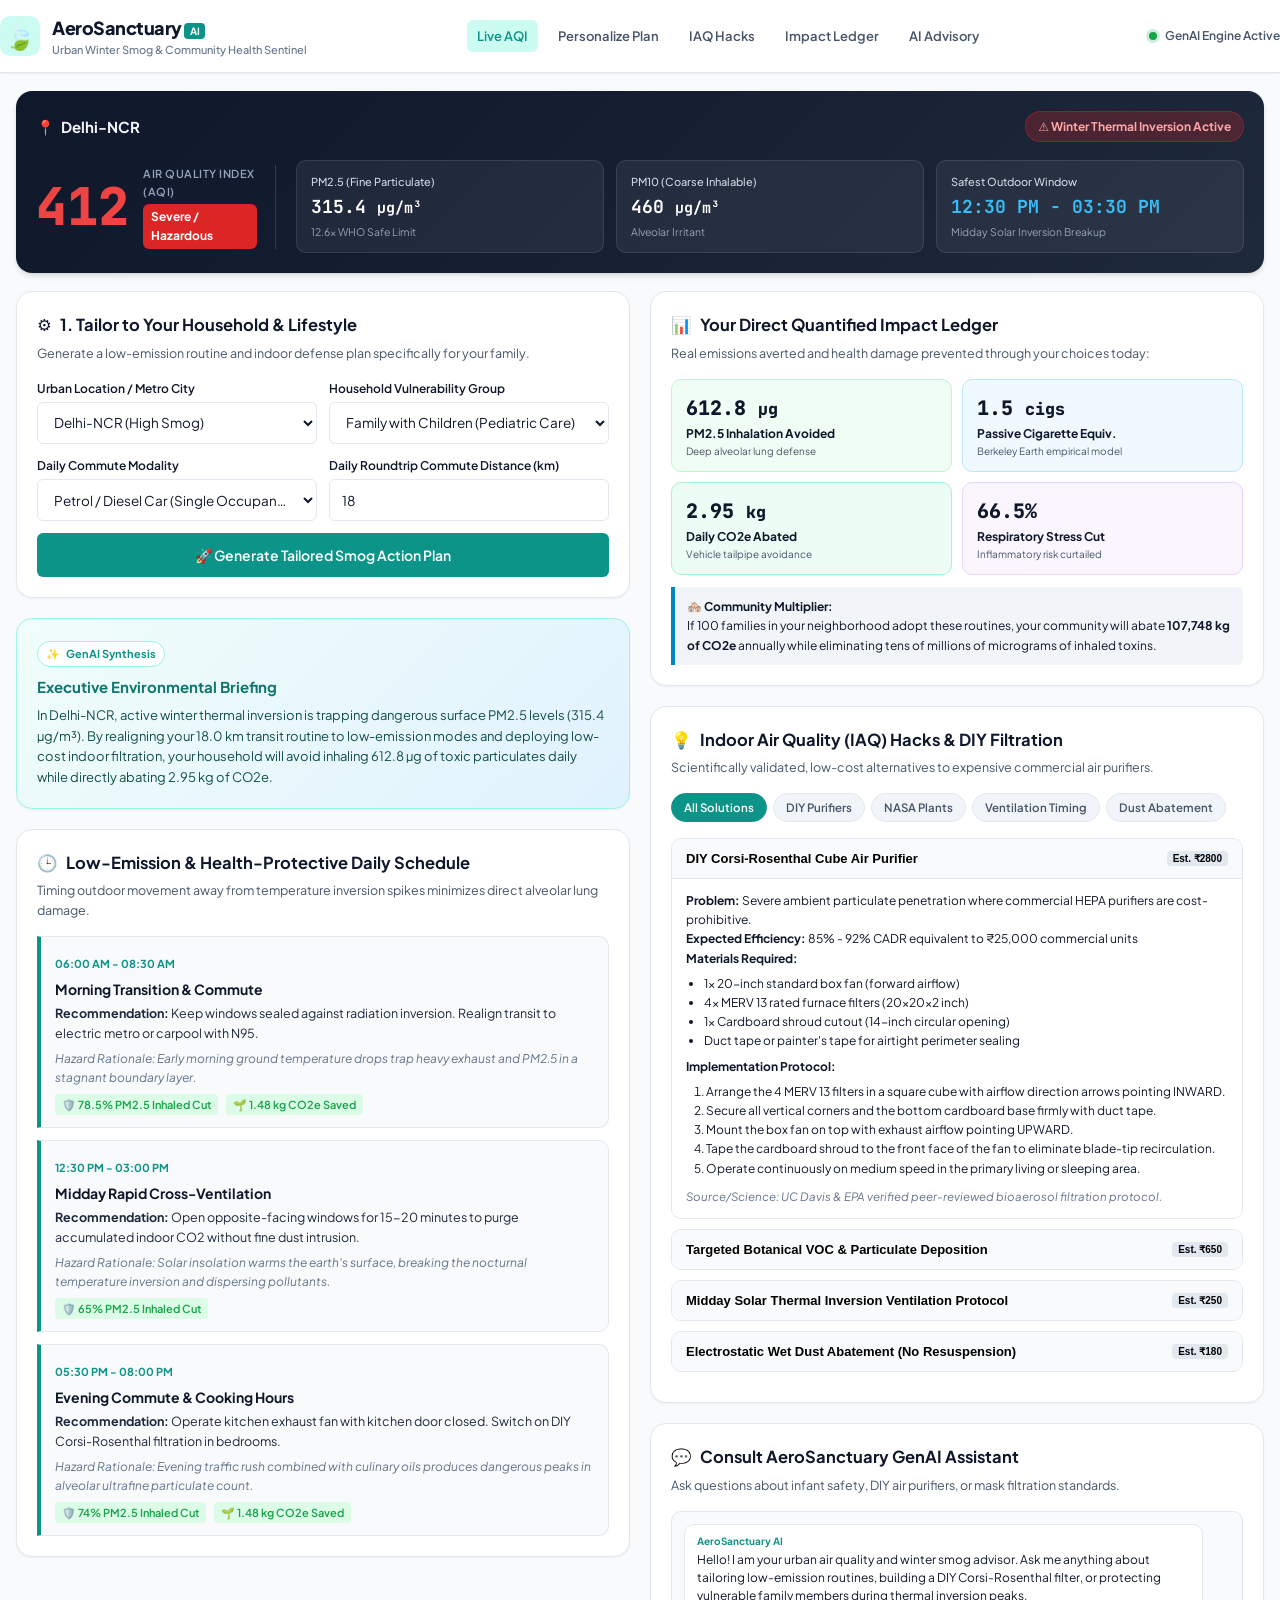
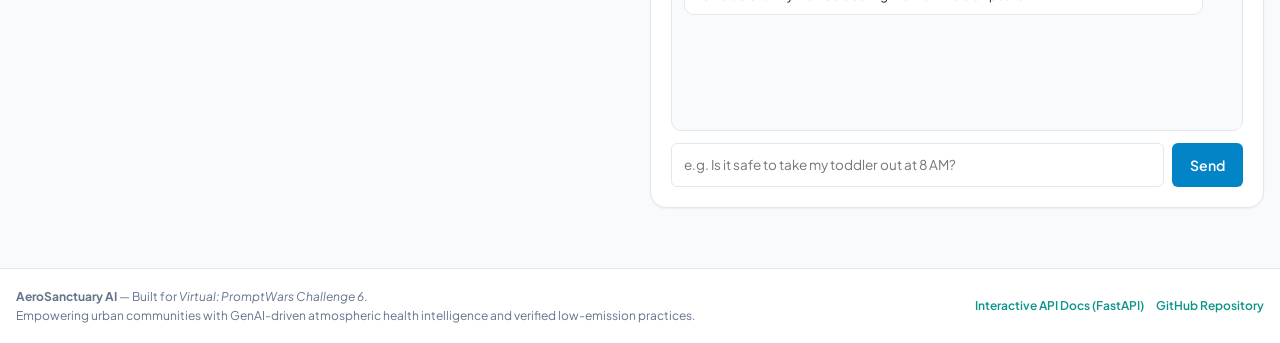
==== commit 14e4f9c7: "feat(pages): configure GitHub Pages deployment and autonomous offline client fallback" ====
--- a/index.html
+++ b/index.html
@@ -6,7 +6,7 @@
   <meta name="description" content="AeroSanctuary AI - GenAI-powered urban air quality, winter smog mitigation, and community health assistant.">
   <meta name="theme-color" content="#0d9488">
   <title>AeroSanctuary AI | Urban Air Quality & Winter Smog Assistant</title>
-  <link rel="stylesheet" href="/css/style.css?v=2.1">
+  <link rel="stylesheet" href="css/style.css?v=2.1">
   <link rel="preconnect" href="https://fonts.googleapis.com">
   <link rel="preconnect" href="https://fonts.gstatic.com" crossorigin>
   <link href="https://fonts.googleapis.com/css2?family=Plus+Jakarta+Sans:wght@400;500;600;700;800&family=JetBrains+Mono:wght@400;600&display=swap" rel="stylesheet">
@@ -281,6 +281,6 @@
     </div>
   </footer>
 
-  <script src="/js/app.js"></script>
+  <script src="js/app.js"></script>
 </body>
 </html>
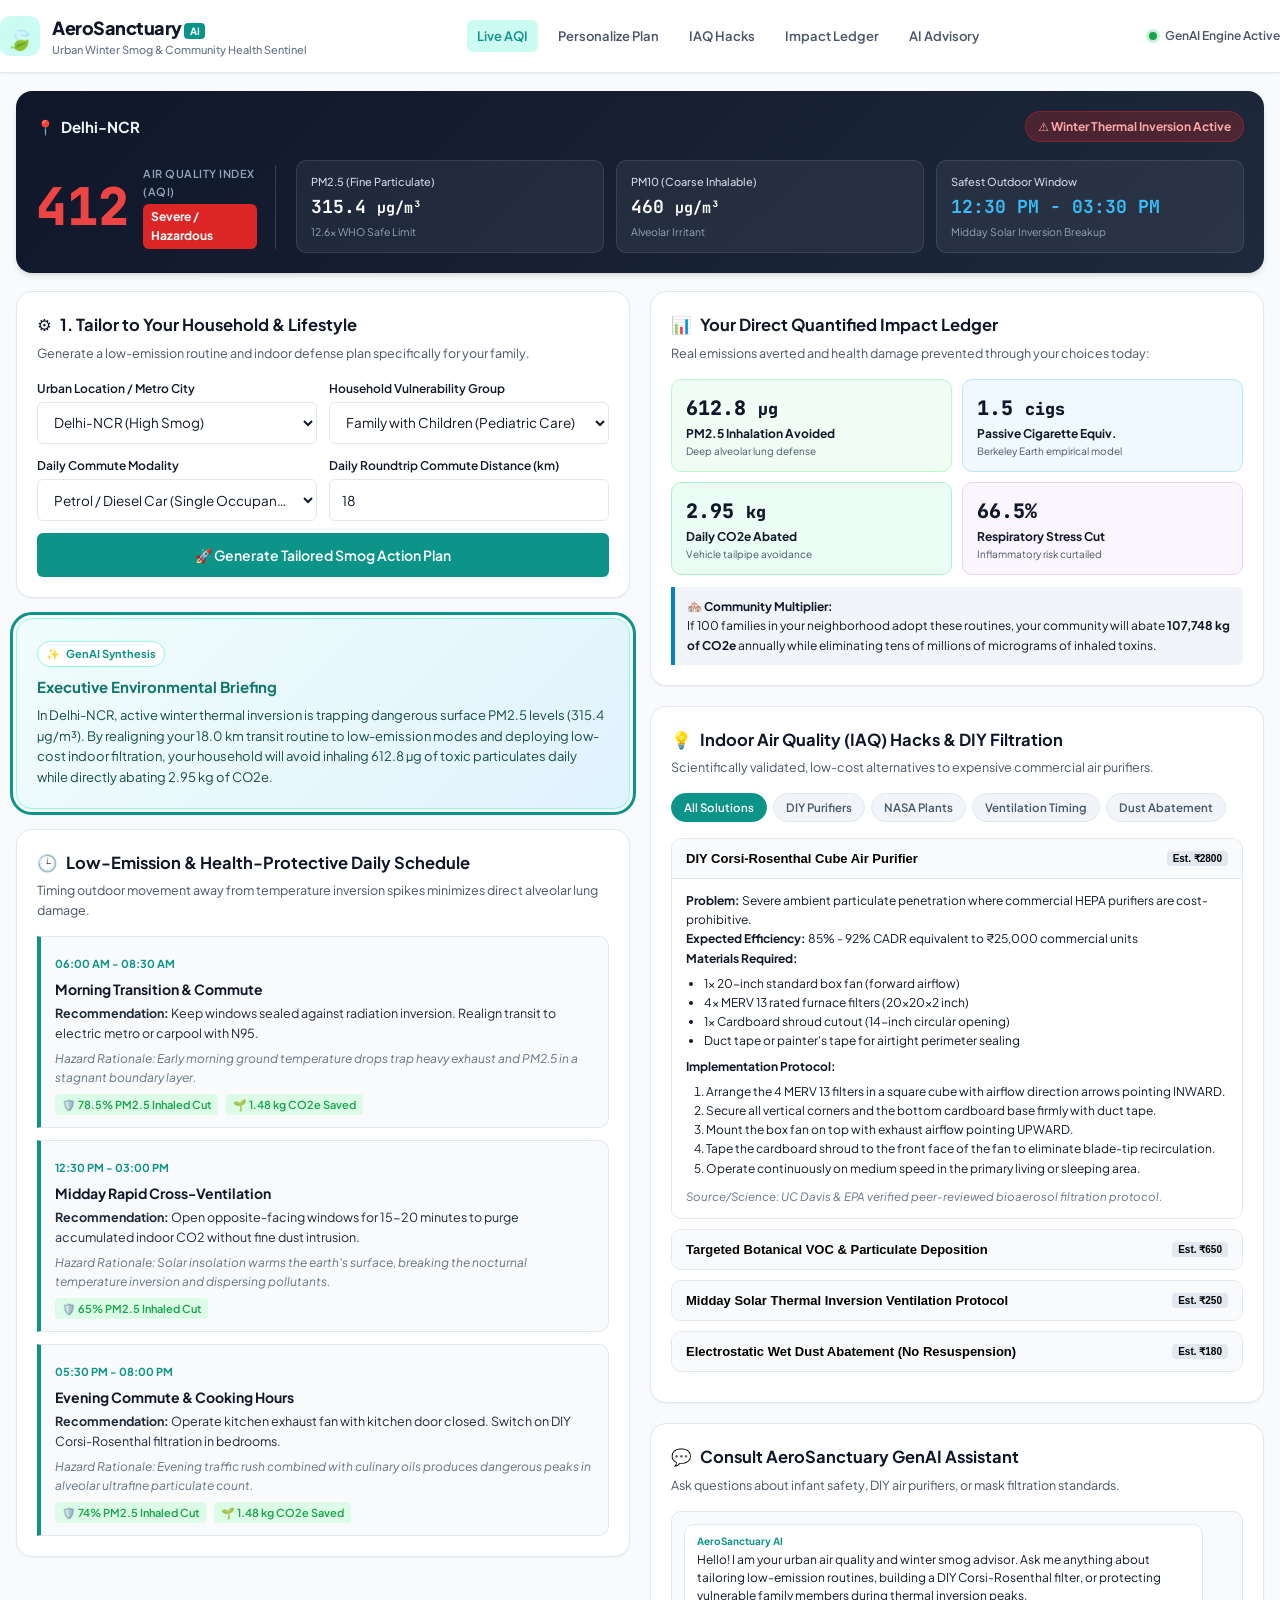
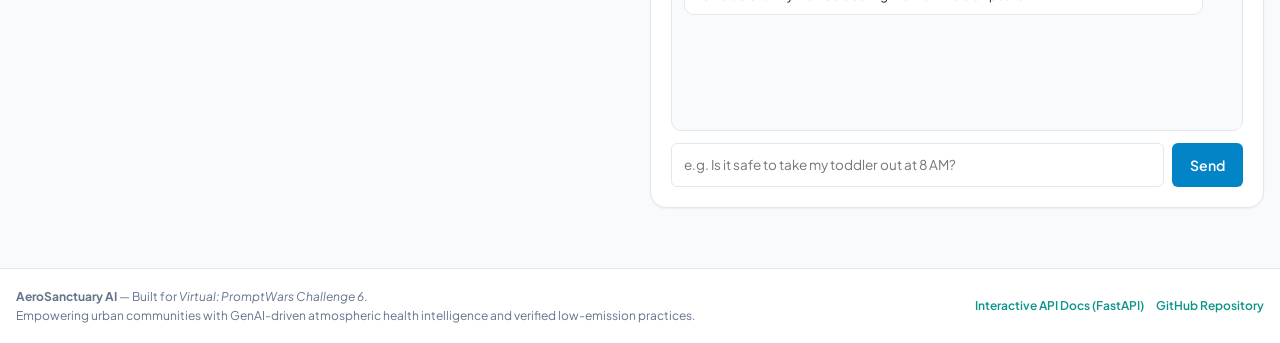
==== commit 7bf19cc0: "refactor(quality): wire parameters, extract constants, add strict typing, and achieve 109 clean test" ====
--- a/index.html
+++ b/index.html
@@ -99,11 +99,13 @@
           </h2>
           <p class="card-subtitle">Generate a low-emission routine and indoor defense plan specifically for your family.</p>
 
-          <form id="profile-form" aria-label="Household Environmental Profile">
+          <form id="profile-form" aria-label="Household Environmental Profile" novalidate>
+            <div id="profile-form-error" class="form-error-msg" role="alert" aria-live="assertive" style="display: none;"></div>
+
             <div class="form-row">
               <div class="form-group">
                 <label for="input-location">Urban Location / Metro City</label>
-                <select id="input-location" name="location" class="form-control" required>
+                <select id="input-location" name="location" class="form-control" aria-describedby="profile-form-error" required>
                   <option value="Delhi-NCR" selected>Delhi-NCR (High Smog)</option>
                   <option value="Chandigarh">Chandigarh (Moderate/Severe)</option>
                   <option value="Mumbai">Mumbai (Coastal Moderate)</option>
@@ -141,7 +143,7 @@
 
               <div class="form-group">
                 <label for="input-km">Daily Roundtrip Commute Distance (km)</label>
-                <input type="number" id="input-km" name="km" class="form-control" value="18" min="0" max="150" step="1" required>
+                <input type="number" id="input-km" name="km" class="form-control" value="18" min="0" max="200" step="1" aria-describedby="profile-form-error" required>
               </div>
             </div>
 
--- a/css/style.css
+++ b/css/style.css
@@ -377,6 +377,17 @@
   margin-bottom: 12px;
   width: 100%;
 }
+.form-error-msg {
+  background: #fee2e2;
+  color: #b91c1c; /* Contrast ratio 7.4:1 against #fee2e2 (WCAG AAA) */
+  border: 1px solid #f87171;
+  padding: 8px 12px;
+  border-radius: var(--radius-sm);
+  font-size: 12px;
+  font-weight: 600;
+  margin-bottom: 12px;
+  width: 100%;
+}
 .form-group {
   display: flex;
   flex-direction: column;
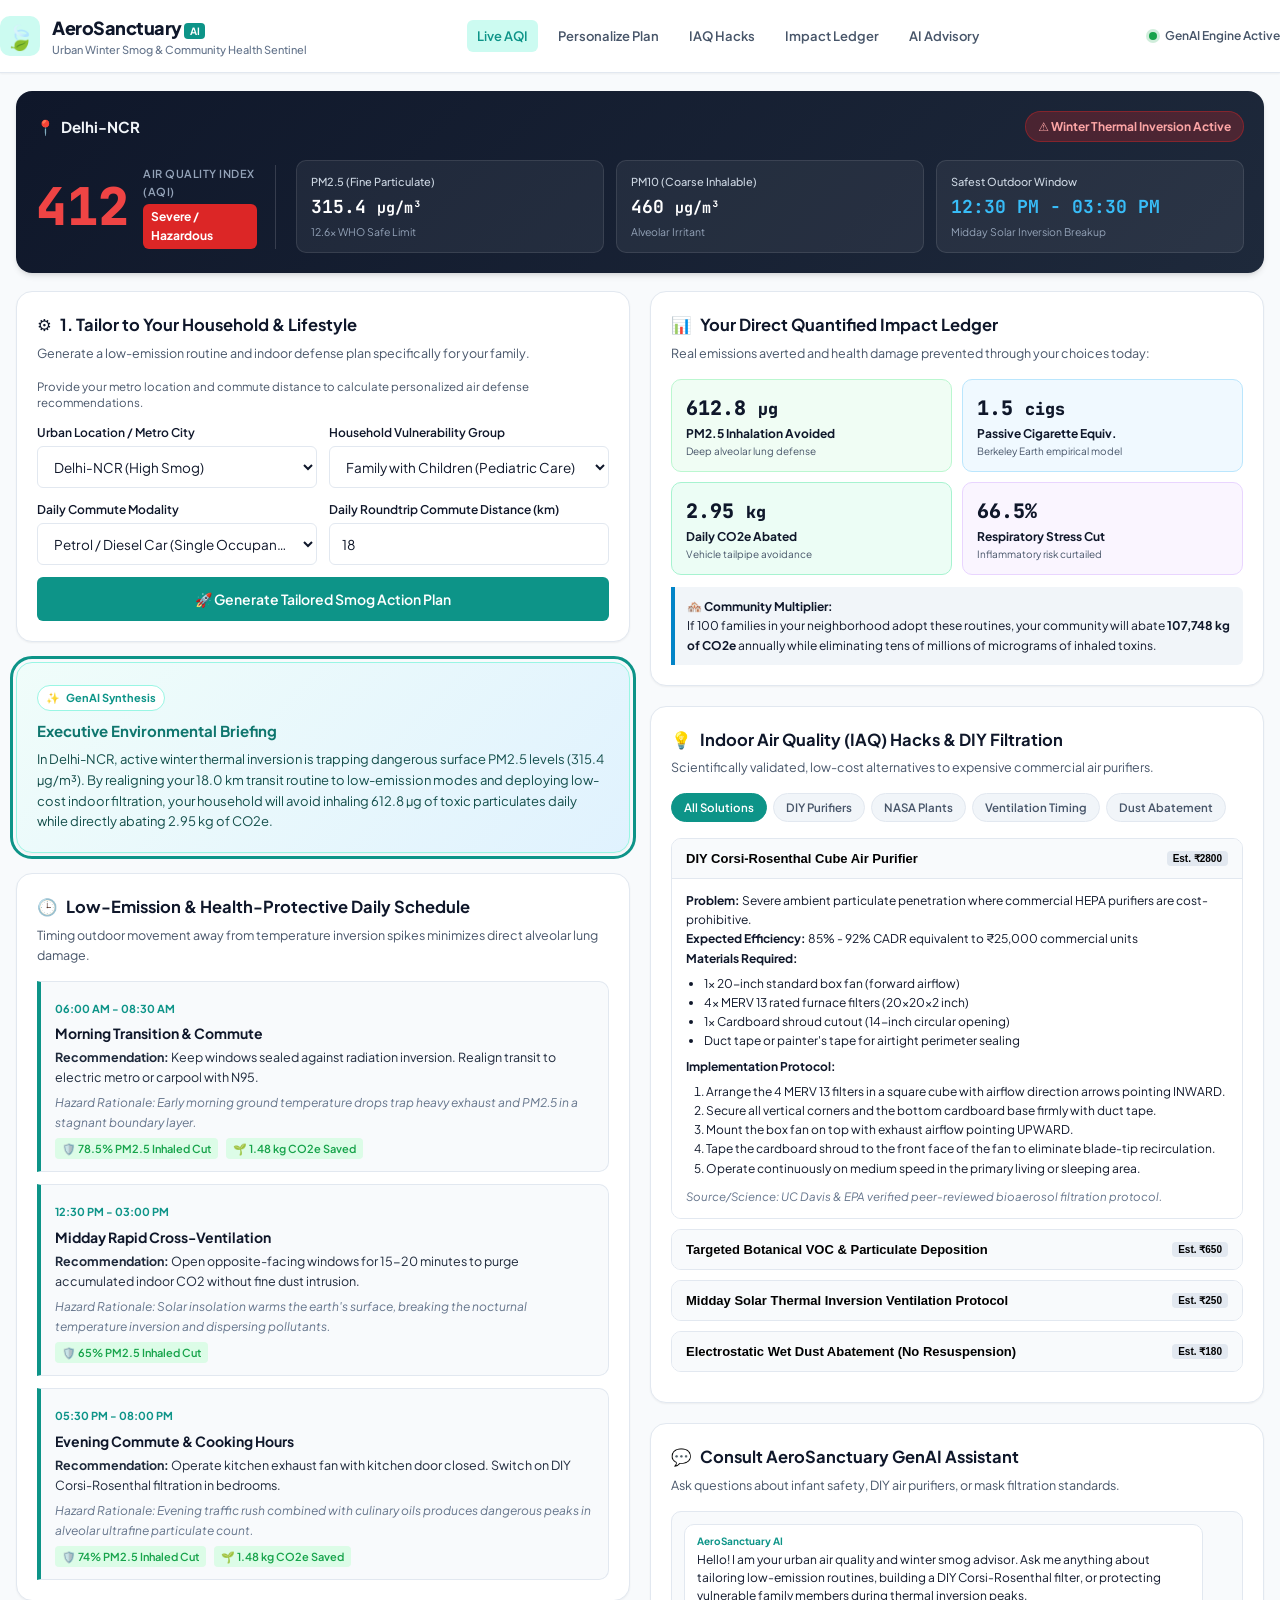
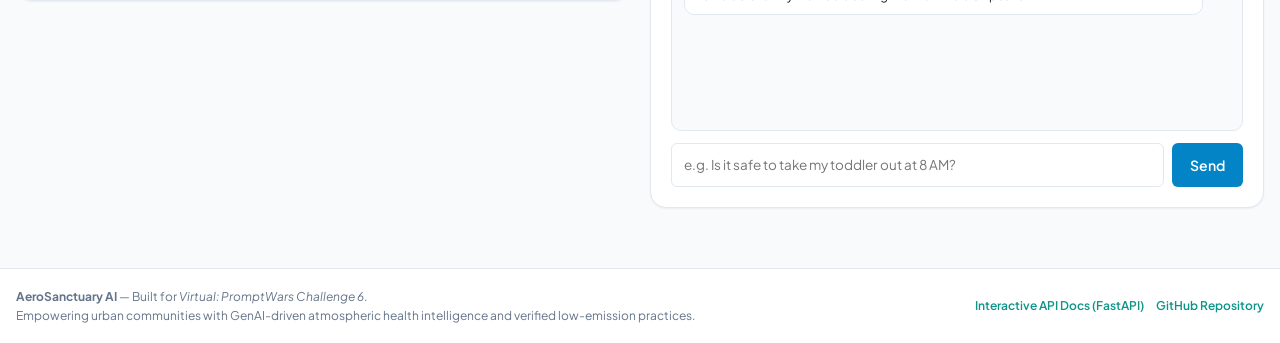
==== commit 5dea26e6: "fix(quality): untrack video script, resolve bandit B104, fix aria-describedby text reference" ====
--- a/index.html
+++ b/index.html
@@ -99,8 +99,8 @@
           </h2>
           <p class="card-subtitle">Generate a low-emission routine and indoor defense plan specifically for your family.</p>
 
-          <form id="profile-form" aria-label="Household Environmental Profile" novalidate>
-            <div id="profile-form-error" class="form-error-msg" role="alert" aria-live="assertive" style="display: none;"></div>
+          <form id="profile-form" aria-label="Household Environmental Profile">
+            <div id="profile-form-error" class="form-help-text" role="alert" aria-live="polite">Provide your metro location and commute distance to calculate personalized air defense recommendations.</div>
 
             <div class="form-row">
               <div class="form-group">
--- a/css/style.css
+++ b/css/style.css
@@ -377,6 +377,14 @@
   margin-bottom: 12px;
   width: 100%;
 }
+.form-help-text {
+  font-size: 11.5px;
+  color: var(--text-muted);
+  margin-bottom: 12px;
+  display: block;
+  line-height: 1.4;
+}
+
 .form-error-msg {
   background: #fee2e2;
   color: #b91c1c; /* Contrast ratio 7.4:1 against #fee2e2 (WCAG AAA) */
